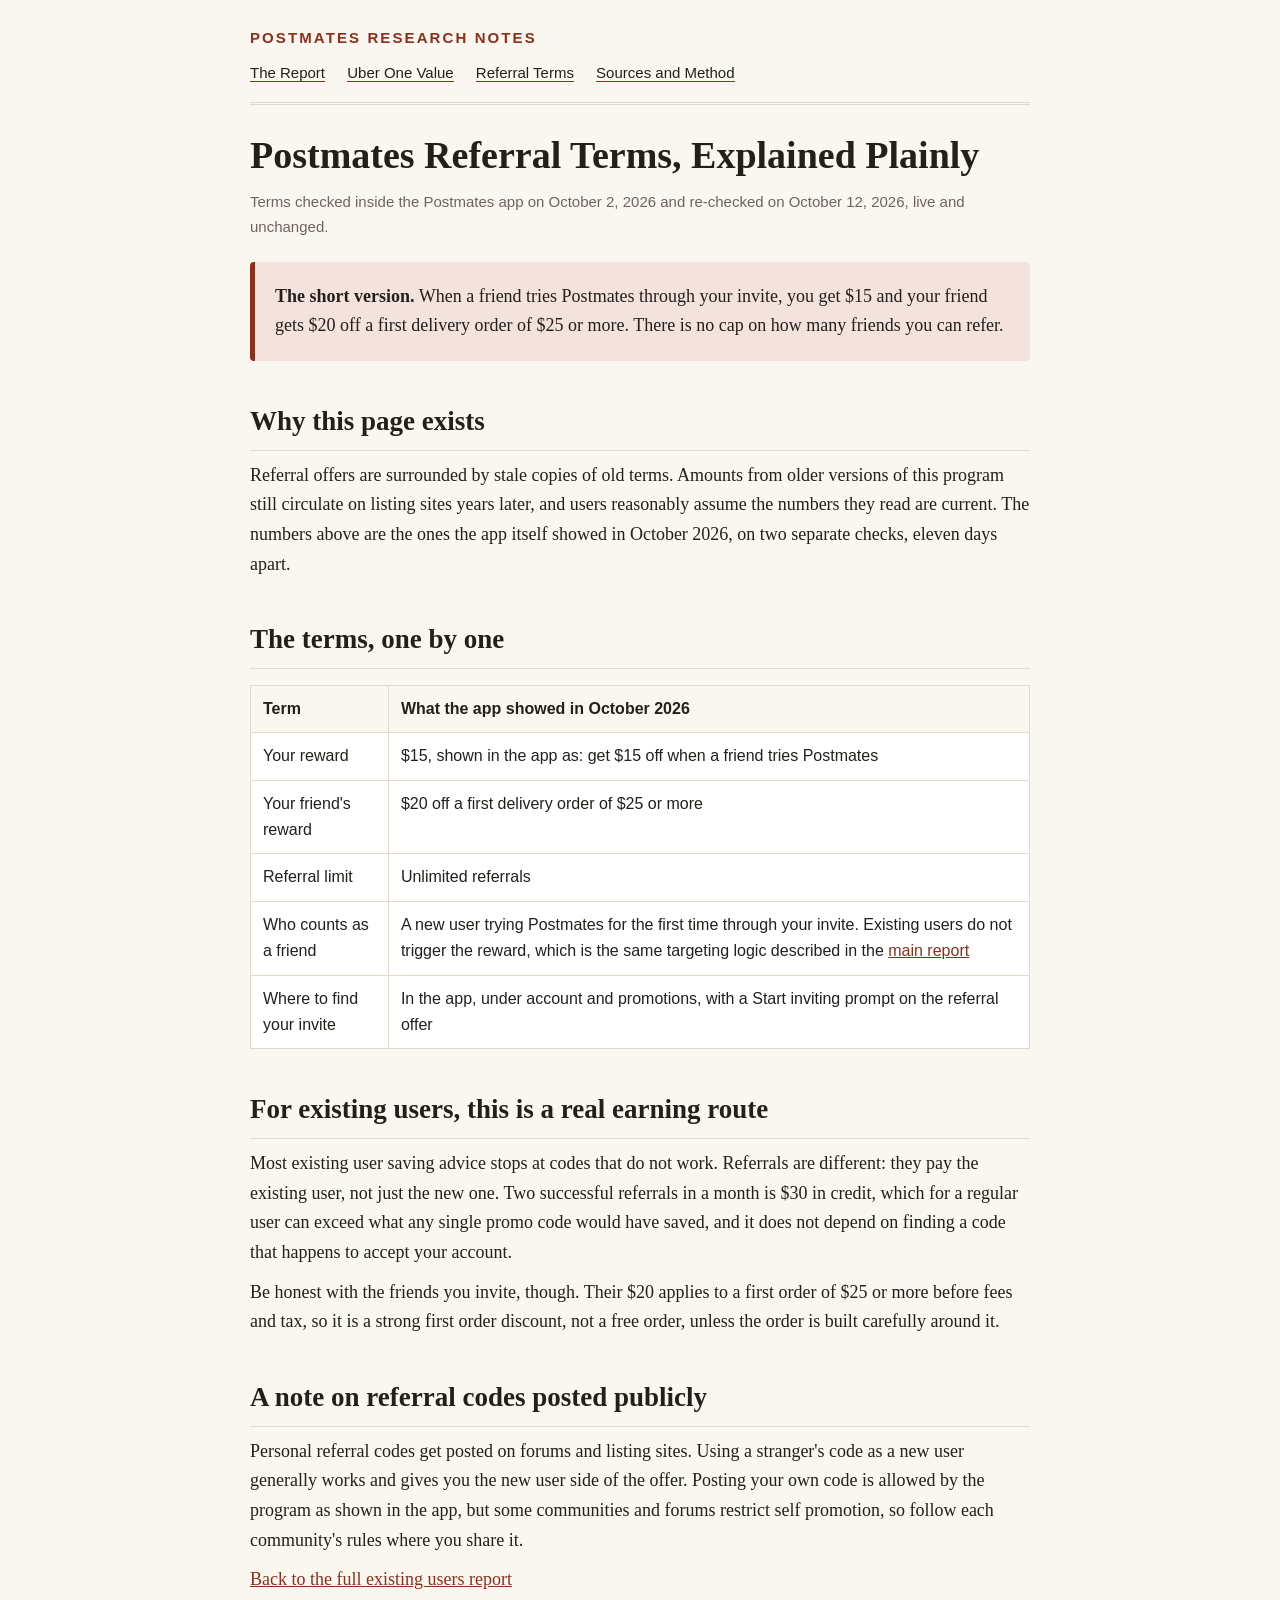
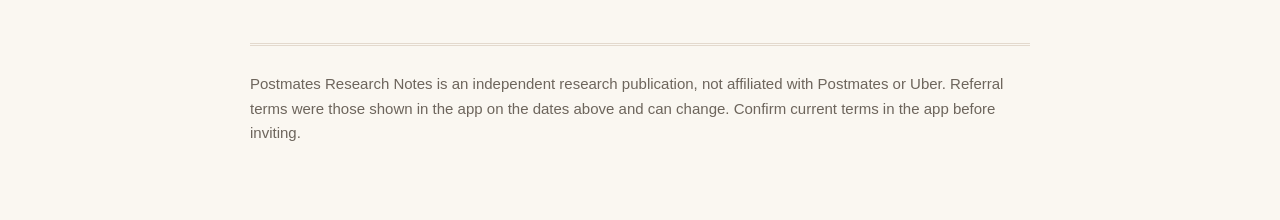
==== referral-terms.html @ 520758e0 "Build full research report site: existing users guide, Uber One value, referral terms, sources and m" ====
<!DOCTYPE html>
<html lang="en">
<head>
<meta charset="UTF-8">
<meta name="viewport" content="width=device-width, initial-scale=1.0">
<title>Postmates Referral Terms Explained: $15 for You, $20 for Your Friend (October 2026)</title>
<meta name="description" content="Postmates referral program terms as checked in-app in October 2026: you get $15 when a friend tries Postmates, your friend gets $20 off a first order of $25 or more, referrals unlimited.">
<link rel="stylesheet" href="styles.css">
</head>
<body>
<div class="wrap">
<header class="site">
  <div class="brand">Postmates Research Notes</div>
  <nav>
    <a href="index.html">The Report</a>
    <a href="uber-one-value.html">Uber One Value</a>
    <a href="referral-terms.html">Referral Terms</a>
    <a href="sources.html">Sources and Method</a>
  </nav>
</header>

<h1>Postmates Referral Terms, Explained Plainly</h1>
<p class="dateline">Terms checked inside the Postmates app on October 2, 2026 and re-checked on October 12, 2026, live and unchanged.</p>

<div class="quick">
  <p><strong>The short version.</strong> When a friend tries Postmates through your invite, you get $15 and your friend gets $20 off a first delivery order of $25 or more. There is no cap on how many friends you can refer.</p>
</div>

<h2>Why this page exists</h2>
<p>Referral offers are surrounded by stale copies of old terms. Amounts from older versions of this program still circulate on listing sites years later, and users reasonably assume the numbers they read are current. The numbers above are the ones the app itself showed in October 2026, on two separate checks, eleven days apart.</p>

<h2>The terms, one by one</h2>
<table>
  <thead><tr><th>Term</th><th>What the app showed in October 2026</th></tr></thead>
  <tbody>
    <tr><td>Your reward</td><td>$15, shown in the app as: get $15 off when a friend tries Postmates</td></tr>
    <tr><td>Your friend's reward</td><td>$20 off a first delivery order of $25 or more</td></tr>
    <tr><td>Referral limit</td><td>Unlimited referrals</td></tr>
    <tr><td>Who counts as a friend</td><td>A new user trying Postmates for the first time through your invite. Existing users do not trigger the reward, which is the same targeting logic described in the <a href="index.html">main report</a></td></tr>
    <tr><td>Where to find your invite</td><td>In the app, under account and promotions, with a Start inviting prompt on the referral offer</td></tr>
  </tbody>
</table>

<h2>For existing users, this is a real earning route</h2>
<p>Most existing user saving advice stops at codes that do not work. Referrals are different: they pay the existing user, not just the new one. Two successful referrals in a month is $30 in credit, which for a regular user can exceed what any single promo code would have saved, and it does not depend on finding a code that happens to accept your account.</p>
<p>Be honest with the friends you invite, though. Their $20 applies to a first order of $25 or more before fees and tax, so it is a strong first order discount, not a free order, unless the order is built carefully around it.</p>

<h2>A note on referral codes posted publicly</h2>
<p>Personal referral codes get posted on forums and listing sites. Using a stranger's code as a new user generally works and gives you the new user side of the offer. Posting your own code is allowed by the program as shown in the app, but some communities and forums restrict self promotion, so follow each community's rules where you share it.</p>

<p><a href="index.html">Back to the full existing users report</a></p>

<footer>
  <p>Postmates Research Notes is an independent research publication, not affiliated with Postmates or Uber. Referral terms were those shown in the app on the dates above and can change. Confirm current terms in the app before inviting.</p>
</footer>
</div>
</body>
</html>
---- styles.css ----
:root{
  --paper:#faf7f1; --ink:#23201c; --muted:#6d655c; --accent:#8c2f1b;
  --accent-soft:#f3e3dc; --line:#e3d9cd; --card:#ffffff; --good:#1e6b3a;
}
*{box-sizing:border-box}
body{margin:0;background:var(--paper);color:var(--ink);
  font-family:Georgia,'Times New Roman',serif;line-height:1.65;font-size:18px}
.wrap{max-width:820px;margin:0 auto;padding:0 20px 64px}
header.site{border-bottom:3px double var(--line);padding:26px 0 16px;margin-bottom:28px}
.brand{font-size:15px;letter-spacing:.14em;text-transform:uppercase;color:var(--accent);
  font-family:Arial,Helvetica,sans-serif;font-weight:bold}
nav{margin-top:10px;font-family:Arial,Helvetica,sans-serif;font-size:15px}
nav a{color:var(--ink);text-decoration:none;margin-right:18px;border-bottom:1px solid var(--accent)}
nav a:hover{color:var(--accent)}
h1{font-size:38px;line-height:1.2;margin:8px 0 12px}
h2{font-size:27px;margin:38px 0 10px;border-bottom:1px solid var(--line);padding-bottom:6px}
h3{font-size:21px;margin:24px 0 6px}
p{margin:10px 0}
.dateline{color:var(--muted);font-size:15px;font-family:Arial,Helvetica,sans-serif}
.quick{background:var(--accent-soft);border-left:5px solid var(--accent);
  padding:16px 20px;border-radius:4px;margin:22px 0}
.quick p{margin:4px 0}
table{width:100%;border-collapse:collapse;background:var(--card);margin:16px 0;
  font-size:16px;font-family:Arial,Helvetica,sans-serif}
th,td{border:1px solid var(--line);padding:10px 12px;text-align:left;vertical-align:top}
th{background:var(--paper)}
.tag{display:inline-block;font-size:12px;padding:2px 8px;border-radius:20px;
  background:#e7f2ea;color:var(--good);border:1px solid #bcd8c4;font-weight:bold}
.tag.community{background:#fdf3e0;color:#8a6414;border-color:#ecd9a8}
.card{background:var(--card);border:1px solid var(--line);border-radius:6px;
  padding:18px 22px;margin:16px 0}
ul,ol{margin:10px 0 10px 22px;padding:0}
li{margin:6px 0}
.small{font-size:15px;color:var(--muted)}
footer{border-top:3px double var(--line);margin-top:48px;padding-top:16px;
  font-size:15px;color:var(--muted);font-family:Arial,Helvetica,sans-serif}
a{color:var(--accent)}
code{background:#f0e9df;padding:1px 6px;border-radius:3px;font-size:16px}
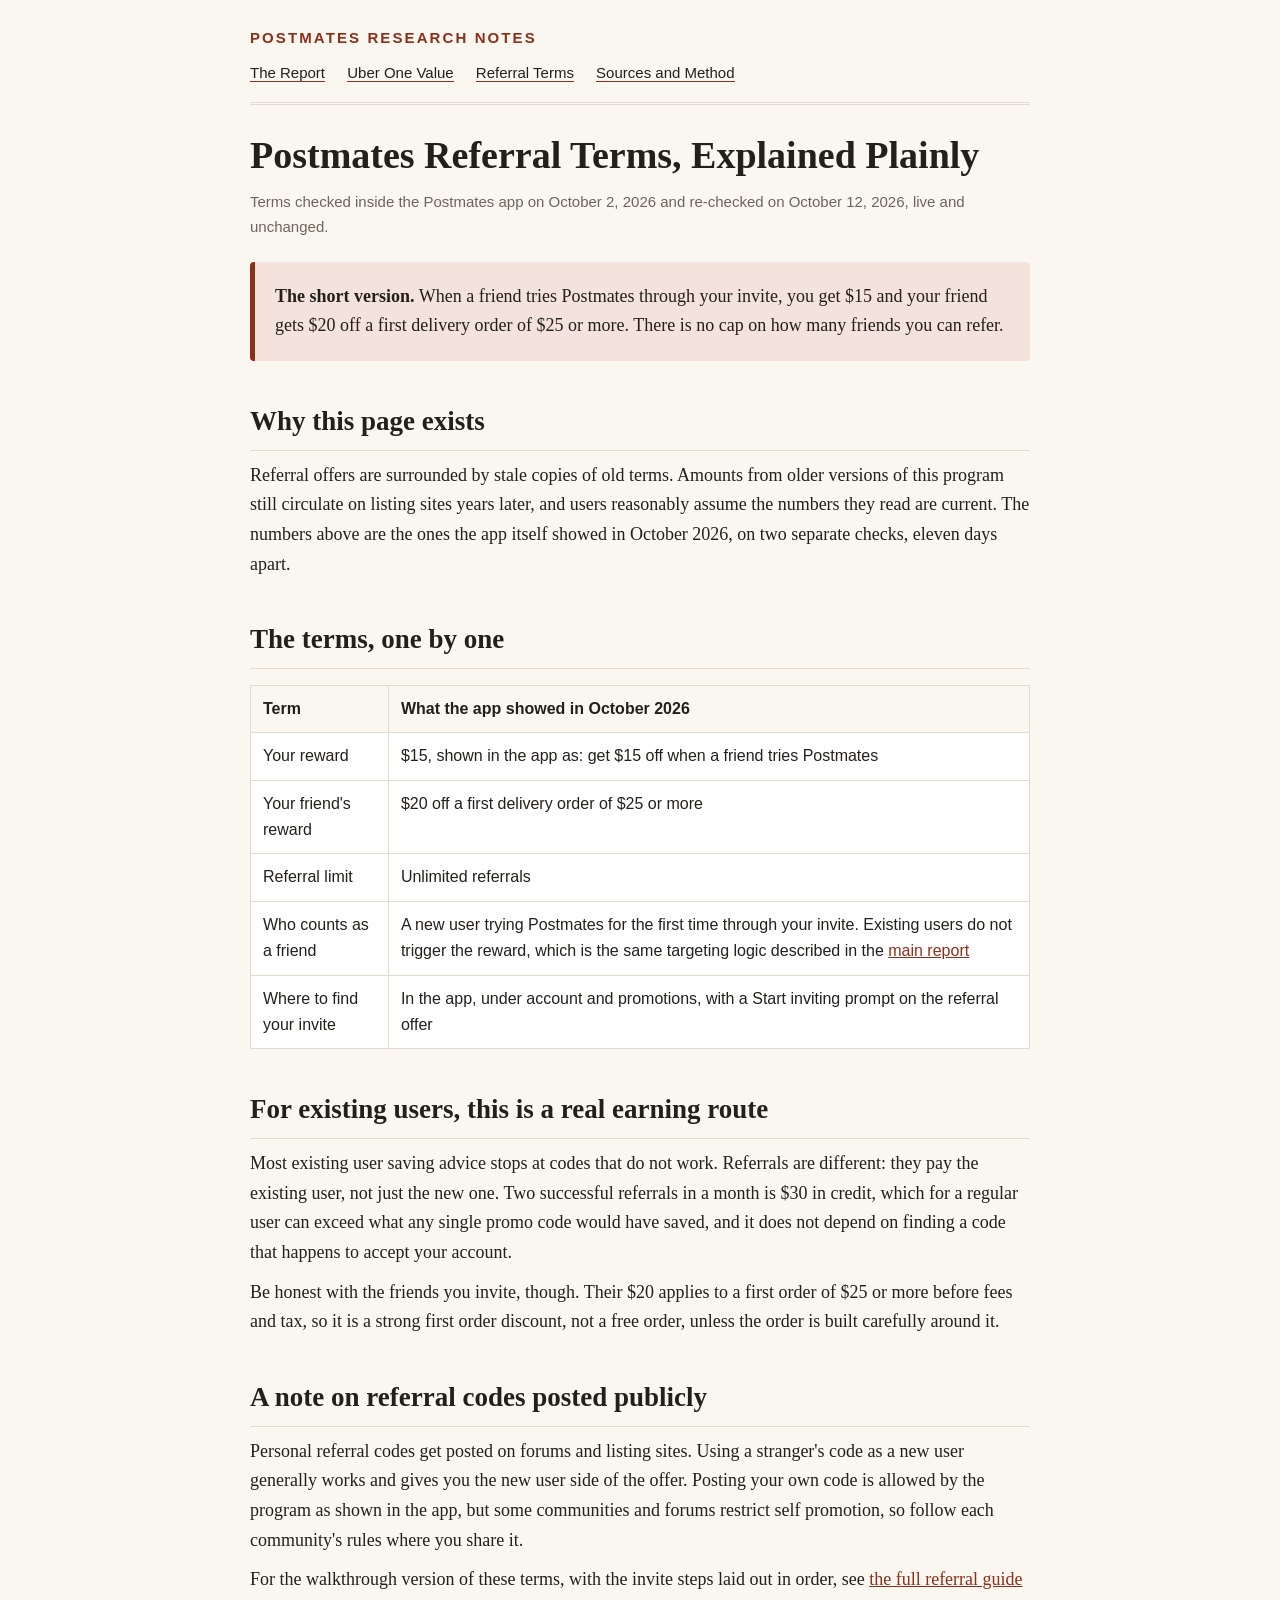
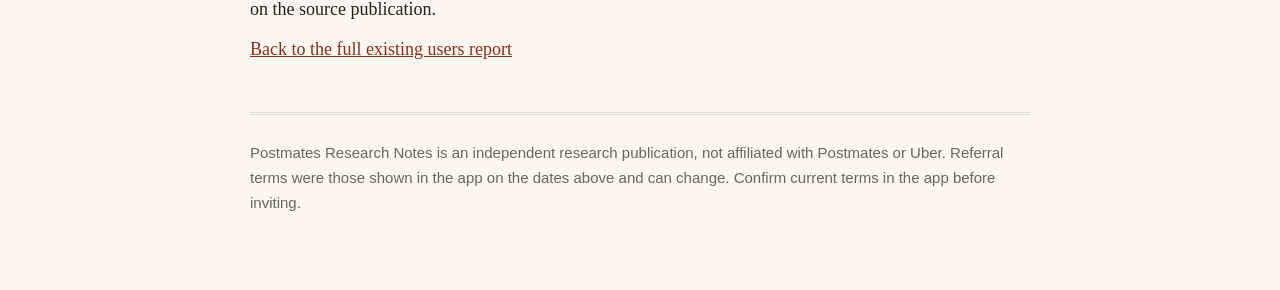
==== commit 19047b1e: "Anchor text distribution fix: vary brand, naked URL, and descriptive anchors, no identical anchors a" ====
--- a/referral-terms.html
+++ b/referral-terms.html
@@ -5,6 +5,7 @@
 <meta name="viewport" content="width=device-width, initial-scale=1.0">
 <title>Postmates Referral Terms Explained: $15 for You, $20 for Your Friend (October 2026)</title>
 <meta name="description" content="Postmates referral program terms as checked in-app in October 2026: you get $15 when a friend tries Postmates, your friend gets $20 off a first order of $25 or more, referrals unlimited.">
+<link rel="canonical" href="https://postmates-existing-users-guide.pages.dev/referral-terms">
 <link rel="stylesheet" href="styles.css">
 </head>
 <body>
@@ -48,6 +49,8 @@
 <h2>A note on referral codes posted publicly</h2>
 <p>Personal referral codes get posted on forums and listing sites. Using a stranger's code as a new user generally works and gives you the new user side of the offer. Posting your own code is allowed by the program as shown in the app, but some communities and forums restrict self promotion, so follow each community's rules where you share it.</p>
 
+<p>For the walkthrough version of these terms, with the invite steps laid out in order, see <a href="https://postmatescoupons.us/postmates-referral-code/">the full referral guide</a> on the source publication.</p>
+
 <p><a href="index.html">Back to the full existing users report</a></p>
 
 <footer>
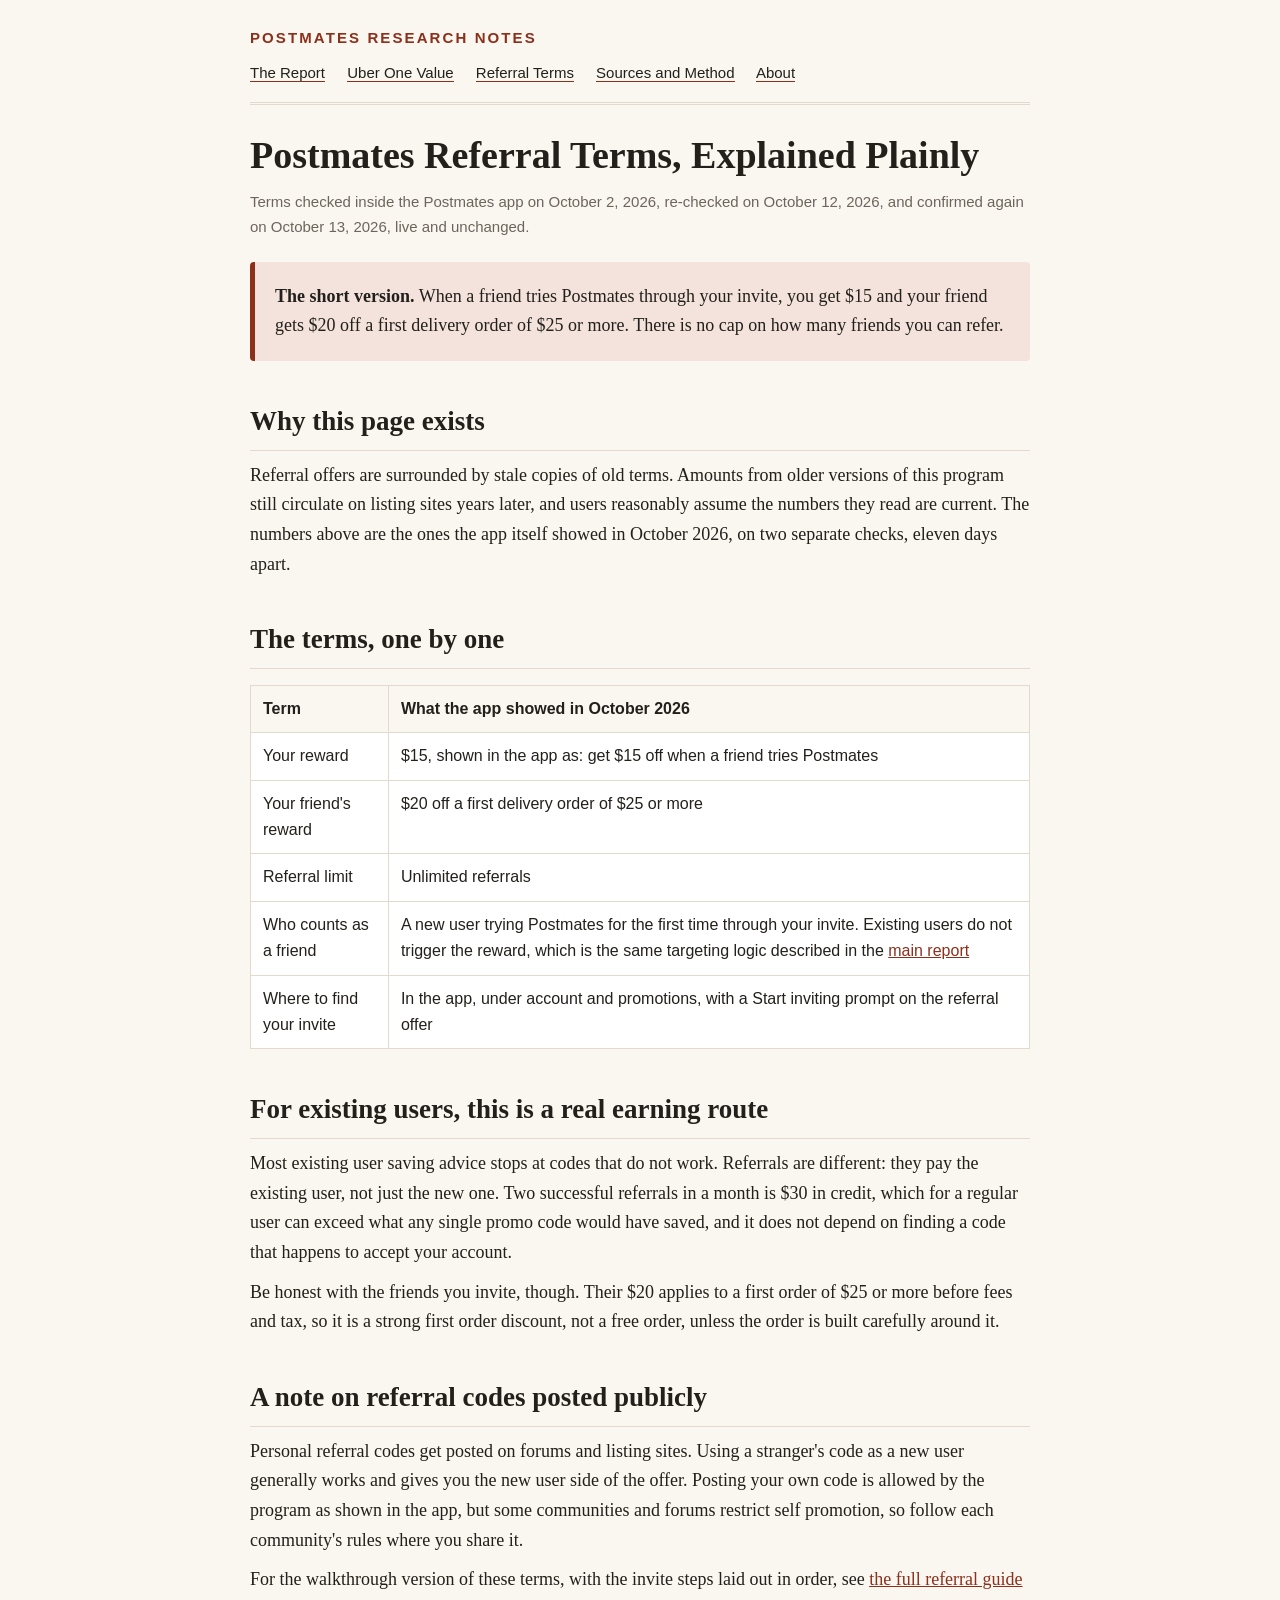
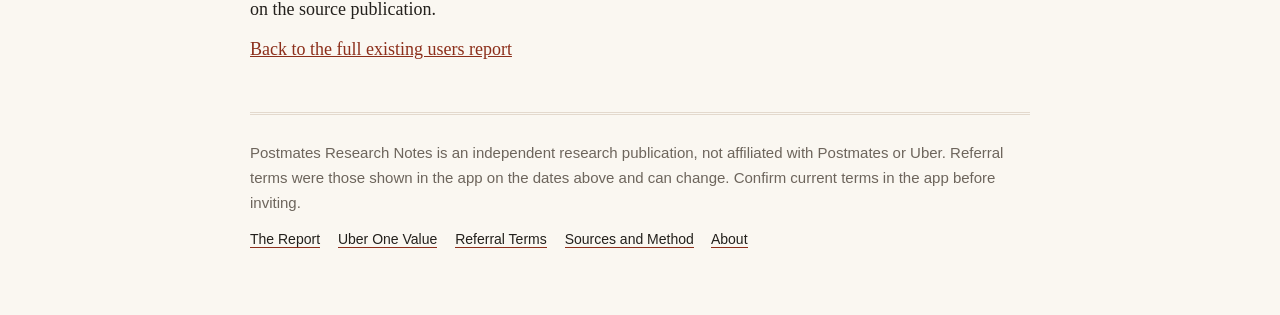
==== commit 94f6981a: "Strengthen guide to GitHub standard: visible FAQ 3 to 8 with schema, OG tags, About page, Oct 13 con" ====
--- a/referral-terms.html
+++ b/referral-terms.html
@@ -5,6 +5,11 @@
 <meta name="viewport" content="width=device-width, initial-scale=1.0">
 <title>Postmates Referral Terms Explained: $15 for You, $20 for Your Friend (October 2026)</title>
 <meta name="description" content="Postmates referral program terms as checked in-app in October 2026: you get $15 when a friend tries Postmates, your friend gets $20 off a first order of $25 or more, referrals unlimited.">
+<meta property="og:title" content="Postmates Referral Terms Explained: $15 for You, $20 for Your Friend (October 2026)">
+<meta property="og:description" content="Postmates referral program terms as checked in-app in October 2026: you get $15 when a friend tries Postmates, your friend gets $20 off a first order of $25 or more, referrals unlimited.">
+<meta property="og:type" content="website">
+<meta property="og:url" content="https://postmates-existing-users-guide.pages.dev/referral-terms">
+<meta name="twitter:card" content="summary">
 <link rel="canonical" href="https://postmates-existing-users-guide.pages.dev/referral-terms">
 <link rel="stylesheet" href="styles.css">
 </head>
@@ -17,11 +22,12 @@
     <a href="uber-one-value.html">Uber One Value</a>
     <a href="referral-terms.html">Referral Terms</a>
     <a href="sources.html">Sources and Method</a>
+    <a href="about.html">About</a>
   </nav>
 </header>
 
 <h1>Postmates Referral Terms, Explained Plainly</h1>
-<p class="dateline">Terms checked inside the Postmates app on October 2, 2026 and re-checked on October 12, 2026, live and unchanged.</p>
+<p class="dateline">Terms checked inside the Postmates app on October 2, 2026, re-checked on October 12, 2026, and confirmed again on October 13, 2026, live and unchanged.</p>
 
 <div class="quick">
   <p><strong>The short version.</strong> When a friend tries Postmates through your invite, you get $15 and your friend gets $20 off a first delivery order of $25 or more. There is no cap on how many friends you can refer.</p>
@@ -55,6 +61,13 @@
 
 <footer>
   <p>Postmates Research Notes is an independent research publication, not affiliated with Postmates or Uber. Referral terms were those shown in the app on the dates above and can change. Confirm current terms in the app before inviting.</p>
+  <nav class="footnav">
+    <a href="index.html">The Report</a>
+    <a href="uber-one-value.html">Uber One Value</a>
+    <a href="referral-terms.html">Referral Terms</a>
+    <a href="sources.html">Sources and Method</a>
+    <a href="about.html">About</a>
+  </nav>
 </footer>
 </div>
 </body>
--- a/styles.css
+++ b/styles.css
@@ -34,5 +34,8 @@
 .small{font-size:15px;color:var(--muted)}
 footer{border-top:3px double var(--line);margin-top:48px;padding-top:16px;
   font-size:15px;color:var(--muted);font-family:Arial,Helvetica,sans-serif}
+.footnav{margin-top:12px;font-size:14px}
+.footnav a{margin-right:14px;text-decoration:none}
+@media(max-width:640px){h1{font-size:30px}nav a{display:inline-block;margin-bottom:6px}}
 a{color:var(--accent)}
 code{background:#f0e9df;padding:1px 6px;border-radius:3px;font-size:16px}
